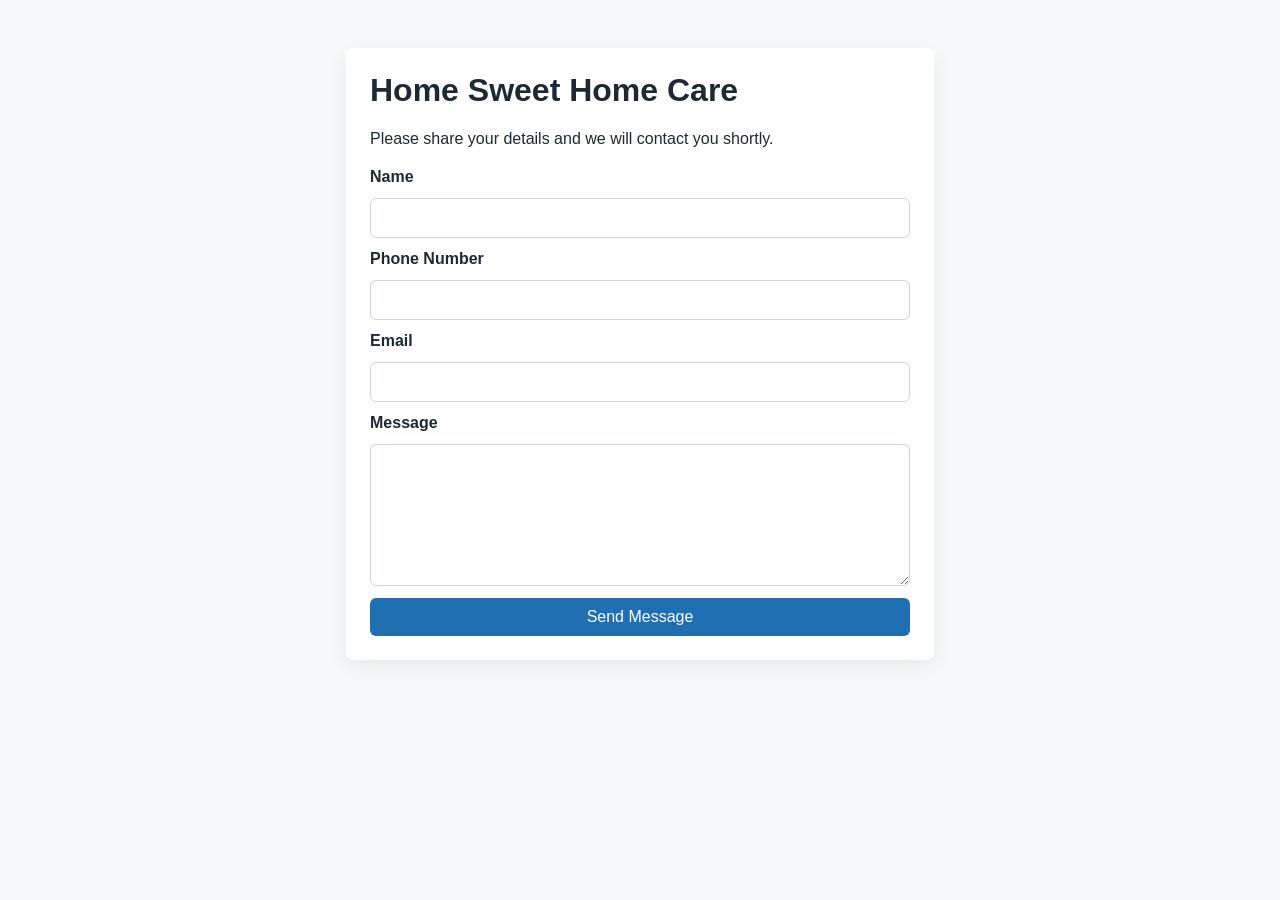
==== index.html @ ba72f79c "Add minimal home care contact page Co-authored-by: mattgregory89 <270215314+mattgregory89@users.nore" ====
<!DOCTYPE html>
<html lang="en">
  <head>
    <meta charset="UTF-8" />
    <meta name="viewport" content="width=device-width, initial-scale=1.0" />
    <title>Home Sweet Home Care</title>
    <style>
      body {
        font-family: Arial, sans-serif;
        margin: 0;
        background: #f7f9fb;
        color: #1d2a35;
      }

      main {
        max-width: 540px;
        margin: 48px auto;
        padding: 24px;
        background: #ffffff;
        border-radius: 8px;
        box-shadow: 0 6px 20px rgba(0, 0, 0, 0.08);
      }

      h1 {
        margin-top: 0;
      }

      p {
        margin-bottom: 20px;
      }

      form {
        display: grid;
        gap: 12px;
      }

      label {
        font-weight: 600;
      }

      input,
      textarea,
      button {
        font: inherit;
        padding: 10px;
        border: 1px solid #ccd3db;
        border-radius: 6px;
      }

      textarea {
        min-height: 120px;
        resize: vertical;
      }

      button {
        background: #1f6fb2;
        color: #ffffff;
        border: none;
        cursor: pointer;
      }

      button:hover {
        background: #17588d;
      }
    </style>
  </head>
  <body>
    <main>
      <h1>Home Sweet Home Care</h1>
      <p>Please share your details and we will contact you shortly.</p>

      <form>
        <label for="name">Name</label>
        <input id="name" name="name" type="text" required />

        <label for="phone">Phone Number</label>
        <input id="phone" name="phone" type="tel" required />

        <label for="email">Email</label>
        <input id="email" name="email" type="email" required />

        <label for="message">Message</label>
        <textarea id="message" name="message" maxlength="1000" required></textarea>

        <button type="submit">Send Message</button>
      </form>
    </main>
  </body>
</html>
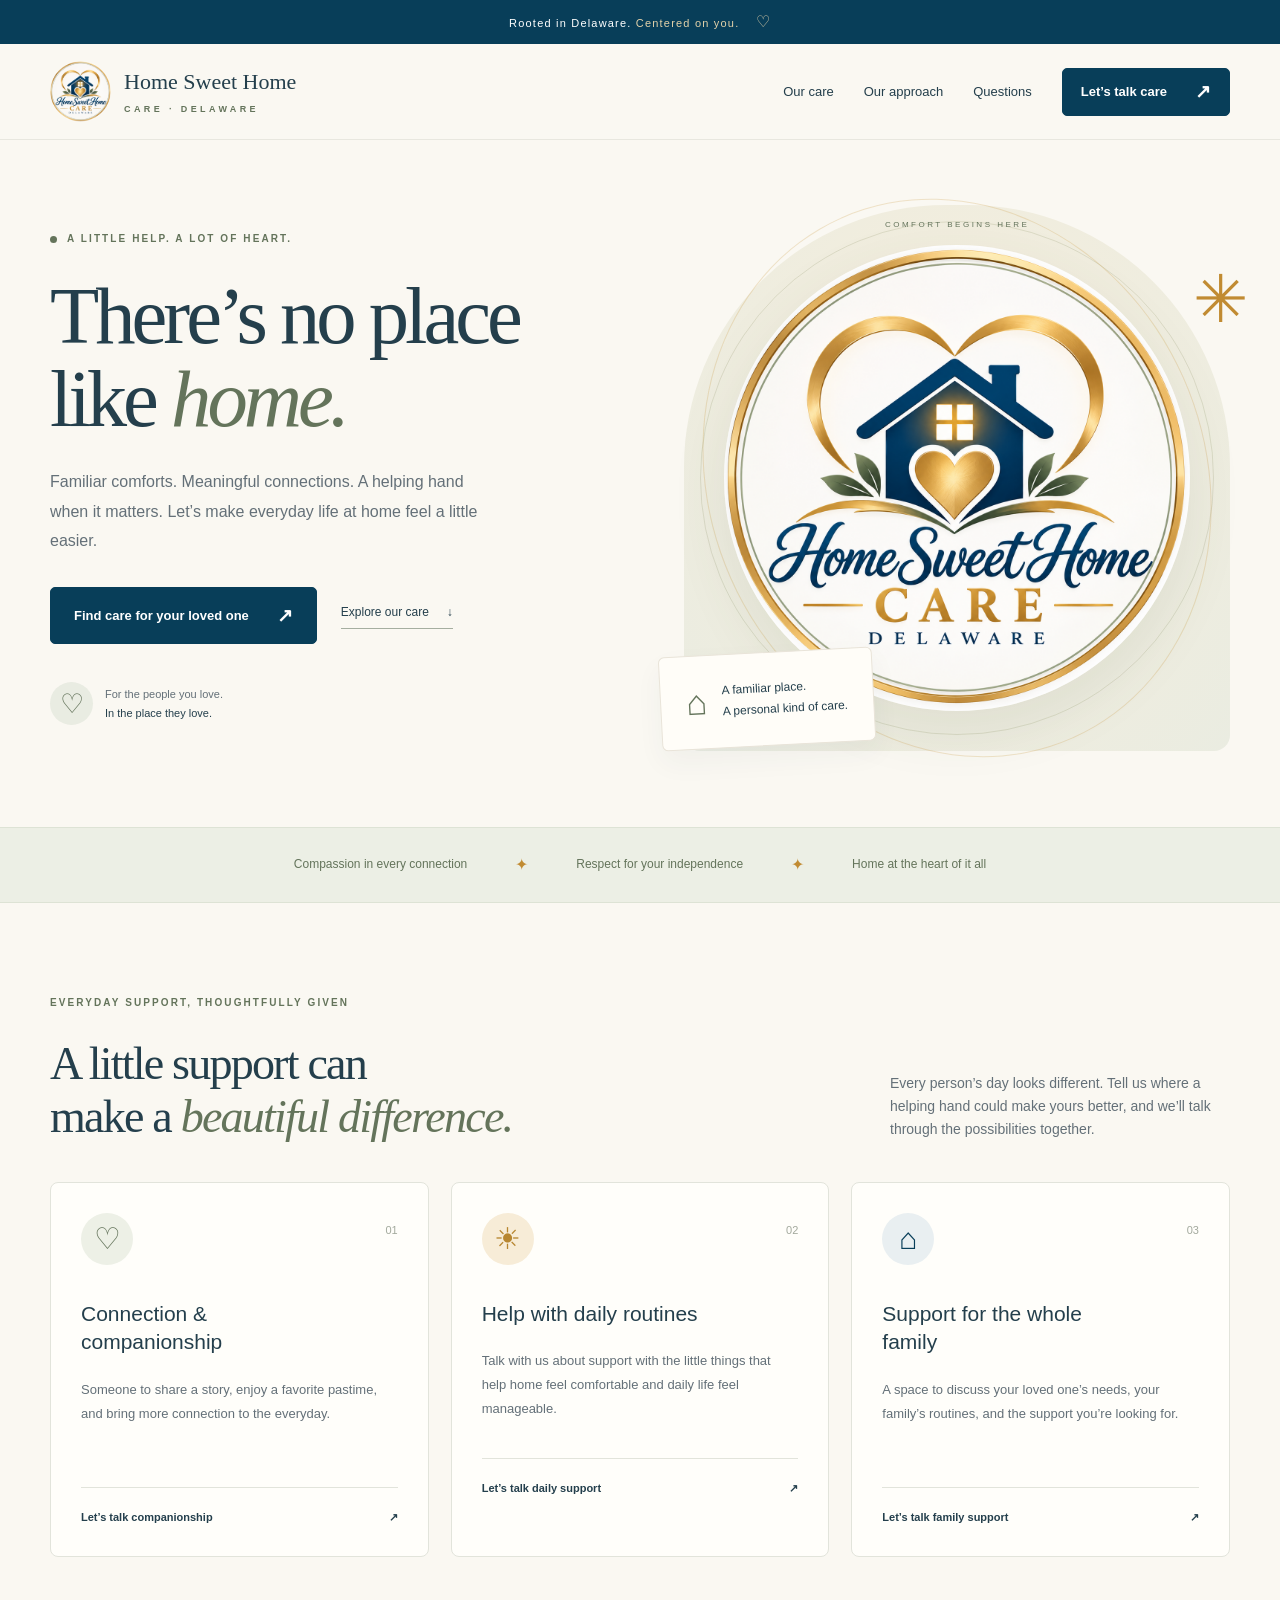
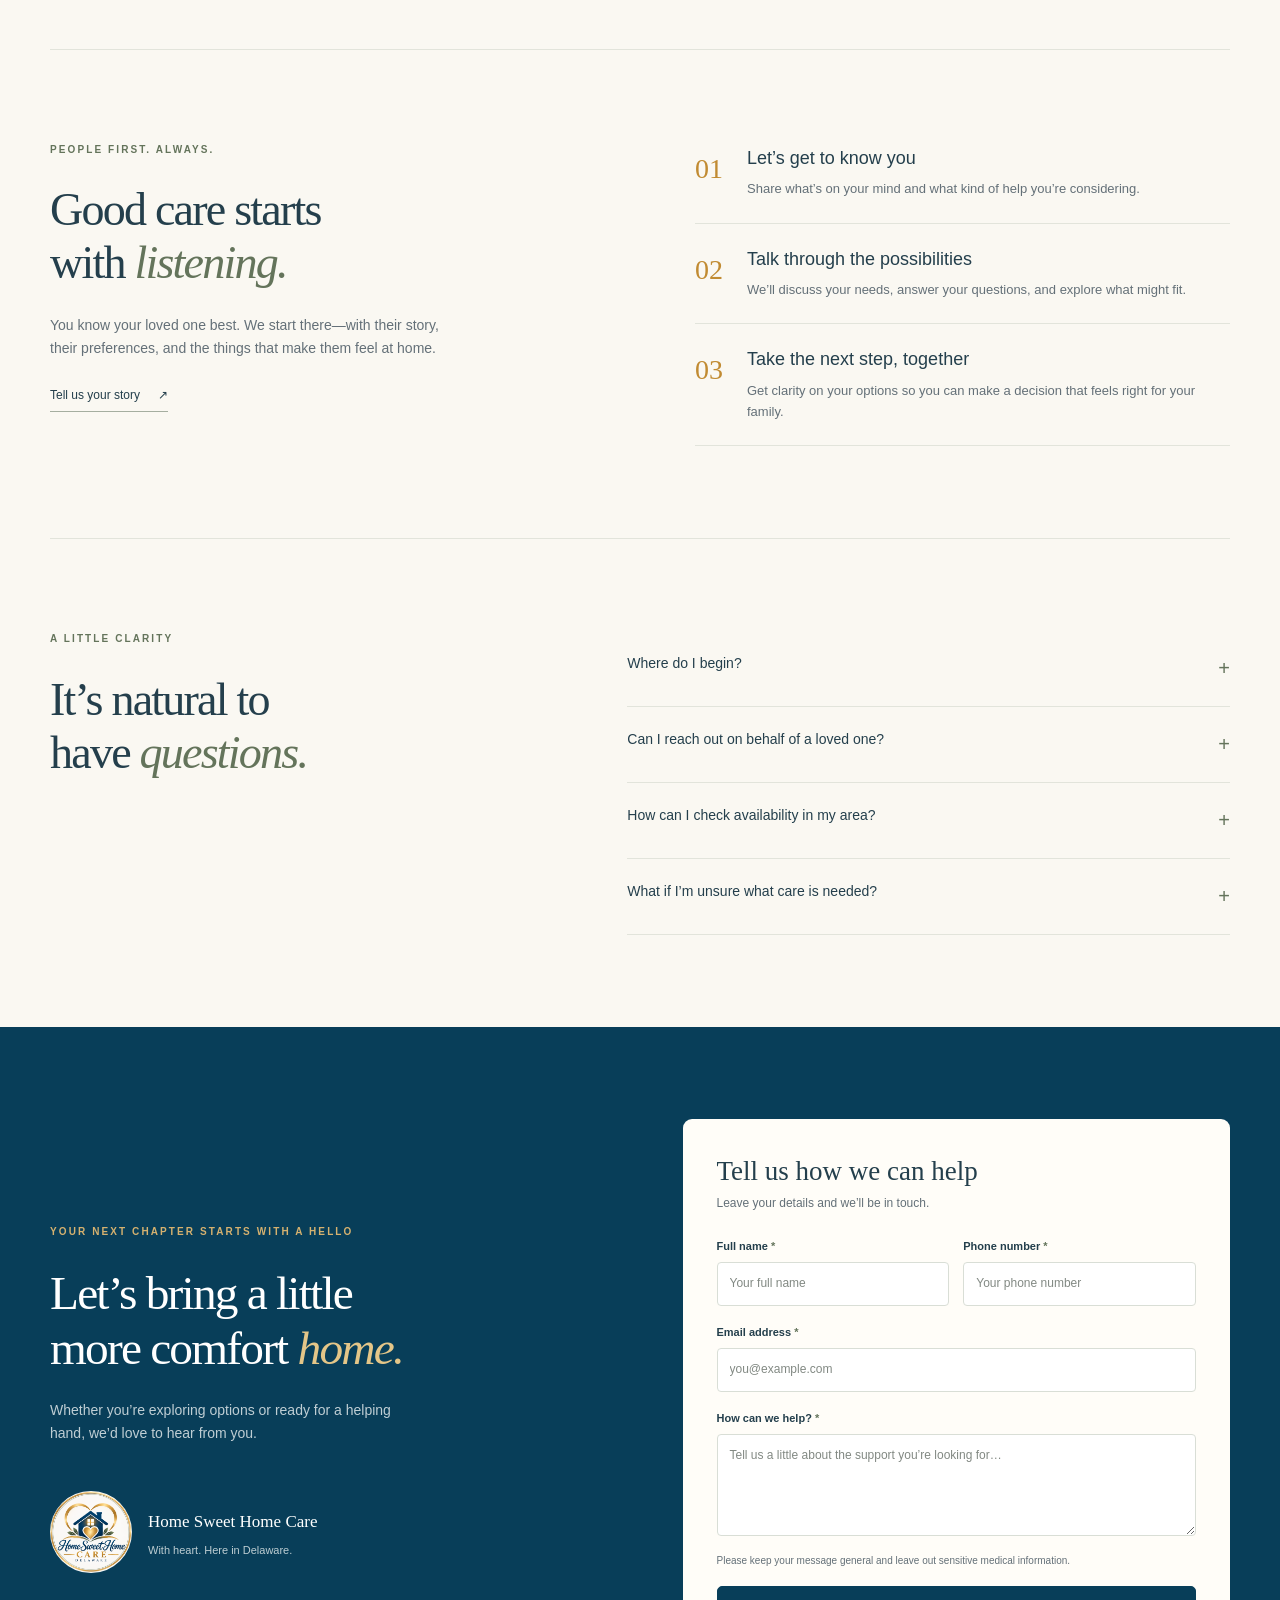
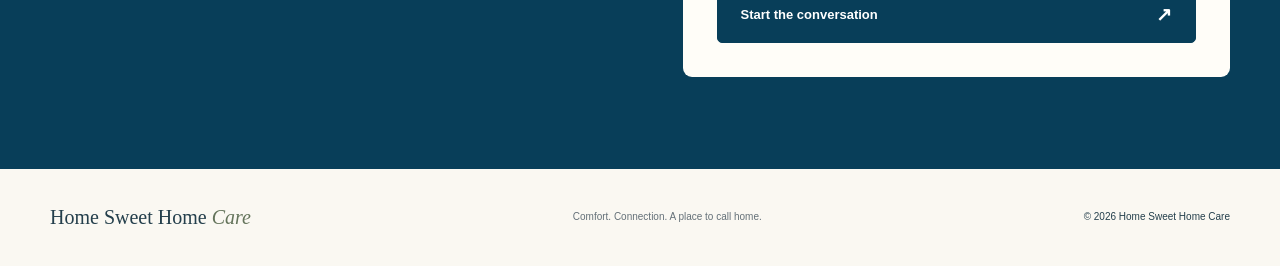
==== commit 665eee08: "improve landing page" ====
--- a/index.html
+++ b/index.html
@@ -1,89 +1,59 @@
 <!DOCTYPE html>
 <html lang="en">
-  <head>
-    <meta charset="UTF-8" />
-    <meta name="viewport" content="width=device-width, initial-scale=1.0" />
-    <title>Home Sweet Home Care</title>
-    <style>
-      body {
-        font-family: Arial, sans-serif;
-        margin: 0;
-        background: #f7f9fb;
-        color: #1d2a35;
-      }
-
-      main {
-        max-width: 540px;
-        margin: 48px auto;
-        padding: 24px;
-        background: #ffffff;
-        border-radius: 8px;
-        box-shadow: 0 6px 20px rgba(0, 0, 0, 0.08);
-      }
-
-      h1 {
-        margin-top: 0;
-      }
-
-      p {
-        margin-bottom: 20px;
-      }
-
-      form {
-        display: grid;
-        gap: 12px;
-      }
-
-      label {
-        font-weight: 600;
-      }
-
-      input,
-      textarea,
-      button {
-        font: inherit;
-        padding: 10px;
-        border: 1px solid #ccd3db;
-        border-radius: 6px;
-      }
-
-      textarea {
-        min-height: 120px;
-        resize: vertical;
-      }
-
-      button {
-        background: #1f6fb2;
-        color: #ffffff;
-        border: none;
-        cursor: pointer;
-      }
-
-      button:hover {
-        background: #17588d;
-      }
-    </style>
-  </head>
-  <body>
-    <main>
-      <h1>Home Sweet Home Care</h1>
-      <p>Please share your details and we will contact you shortly.</p>
-
-      <form>
-        <label for="name">Name</label>
-        <input id="name" name="name" type="text" required />
-
-        <label for="phone">Phone Number</label>
-        <input id="phone" name="phone" type="tel" required />
-
-        <label for="email">Email</label>
-        <input id="email" name="email" type="email" required />
-
-        <label for="message">Message</label>
-        <textarea id="message" name="message" maxlength="1000" required></textarea>
-
-        <button type="submit">Send Message</button>
-      </form>
-    </main>
-  </body>
+<head>
+  <meta charset="UTF-8" />
+  <meta name="viewport" content="width=device-width, initial-scale=1.0" />
+  <meta name="theme-color" content="#083e59" />
+  <meta name="description" content="Home Sweet Home Care Delaware. Start a conversation about thoughtful, personal support for your loved one at home." />
+  <title>Home Sweet Home Care | Delaware</title>
+  <link rel="icon" href="assets/home-sweet-home-logo.png" />
+  <link rel="stylesheet" href="styles.css" />
+  <script src="script.js" defer></script>
+</head>
+<body>
+  <a class="skip-link" href="#main">Skip to content</a>
+  <div class="announcement">Rooted in Delaware. <span>Centered on you.</span> <span class="tiny-heart" aria-hidden="true">♡</span></div>
+  <header class="site-header">
+    <a class="brand" href="#" aria-label="Home Sweet Home Care home"><img src="assets/home-sweet-home-logo.png" alt="" width="64" height="64" /><span>Home Sweet Home <b>CARE · DELAWARE</b></span></a>
+    <button class="menu-toggle" aria-expanded="false" aria-controls="navigation">Menu <span aria-hidden="true">☰</span></button>
+    <nav id="navigation" aria-label="Main navigation"><a href="#care">Our care</a><a href="#approach">Our approach</a><a href="#questions">Questions</a><a class="button button-small" href="#contact">Let’s talk care <span aria-hidden="true">↗</span></a></nav>
+  </header>
+  <main id="main">
+    <section class="hero section-wrap">
+      <div class="hero-copy">
+        <p class="eyebrow"><span></span> A LITTLE HELP. A LOT OF HEART.</p>
+        <h1>There’s no place<br />like <em>home.</em></h1>
+        <p class="hero-description">Familiar comforts. Meaningful connections. A helping hand when it matters. Let’s make everyday life at home feel a little easier.</p>
+        <div class="hero-actions"><a class="button" href="#contact">Find care for your loved one <span aria-hidden="true">↗</span></a><a class="text-link" href="#care">Explore our care <span aria-hidden="true">↓</span></a></div>
+        <div class="hero-note"><span class="note-icon" aria-hidden="true">♡</span><p>For the people you love.<br /><strong>In the place they love.</strong></p></div>
+      </div>
+      <div class="hero-art">
+        <div class="orbit orbit-one"></div><div class="orbit orbit-two"></div>
+        <span class="art-label">COMFORT BEGINS HERE</span>
+        <img class="hero-logo" src="assets/home-sweet-home-logo.png" alt="Home Sweet Home Care Delaware — a navy home surrounded by a golden heart and sage leaves" width="1254" height="1254" fetchpriority="high" />
+        <div class="art-caption"><span aria-hidden="true">⌂</span><div>A familiar place.<br /><b>A personal kind of care.</b></div></div>
+        <span class="art-flower" aria-hidden="true">✳</span>
+      </div>
+    </section>
+    <div class="values-strip"><span>Compassion in every connection</span><i aria-hidden="true">✦</i><span>Respect for your independence</span><i aria-hidden="true">✦</i><span>Home at the heart of it all</span></div>
+    <section id="care" class="care-section section-wrap section-space">
+      <div class="section-heading reveal"><div><p class="eyebrow">EVERYDAY SUPPORT, THOUGHTFULLY GIVEN</p><h2>A little support can<br />make a <em>beautiful difference.</em></h2></div><p>Every person’s day looks different. Tell us where a helping hand could make yours better, and we’ll talk through the possibilities together.</p></div>
+      <div class="care-grid">
+        <article class="care-card reveal"><span class="card-icon" aria-hidden="true">♡</span><span class="card-number">01</span><h3>Connection & companionship</h3><p>Someone to share a story, enjoy a favorite pastime, and bring more connection to the everyday.</p><a href="#contact" data-care="companionship">Let’s talk companionship <span aria-hidden="true">↗</span></a></article>
+        <article class="care-card reveal"><span class="card-icon" aria-hidden="true">☀</span><span class="card-number">02</span><h3>Help with daily routines</h3><p>Talk with us about support with the little things that help home feel comfortable and daily life feel manageable.</p><a href="#contact" data-care="daily routines">Let’s talk daily support <span aria-hidden="true">↗</span></a></article>
+        <article class="care-card reveal"><span class="card-icon" aria-hidden="true">⌂</span><span class="card-number">03</span><h3>Support for the whole family</h3><p>A space to discuss your loved one’s needs, your family’s routines, and the support you’re looking for.</p><a href="#contact" data-care="family support">Let’s talk family support <span aria-hidden="true">↗</span></a></article>
+      </div>
+    </section>
+    <section id="approach" class="approach section-wrap section-space">
+      <div class="approach-intro reveal"><p class="eyebrow">PEOPLE FIRST. ALWAYS.</p><h2>Good care starts<br />with <em>listening.</em></h2><p>You know your loved one best. We start there—with their story, their preferences, and the things that make them feel at home.</p><a class="text-link" href="#contact">Tell us your story <span aria-hidden="true">↗</span></a></div>
+      <div class="steps"><div class="step reveal"><span>01</span><div><h3>Let’s get to know you</h3><p>Share what’s on your mind and what kind of help you’re considering.</p></div></div><div class="step reveal"><span>02</span><div><h3>Talk through the possibilities</h3><p>We’ll discuss your needs, answer your questions, and explore what might fit.</p></div></div><div class="step reveal"><span>03</span><div><h3>Take the next step, together</h3><p>Get clarity on your options so you can make a decision that feels right for your family.</p></div></div></div>
+    </section>
+    <section id="questions" class="faq-section section-wrap section-space"><div class="reveal"><p class="eyebrow">A LITTLE CLARITY</p><h2>It’s natural to<br />have <em>questions.</em></h2></div><div class="faq-list reveal"><details><summary>Where do I begin?<span aria-hidden="true">+</span></summary><p>Start with the form below. Tell us a little about the support you’re looking for and how to reach you. You don’t need to have everything figured out.</p></details><details><summary>Can I reach out on behalf of a loved one?<span aria-hidden="true">+</span></summary><p>Absolutely. Family members and loved ones are welcome to get in touch. Share your own contact information so we can follow up with you.</p></details><details><summary>How can I check availability in my area?<span aria-hidden="true">+</span></summary><p>Include your Delaware town or area in your message. We’ll discuss location, scheduling, and whether we can support the care you’re looking for.</p></details><details><summary>What if I’m unsure what care is needed?<span aria-hidden="true">+</span></summary><p>That’s a good reason to start a conversation. Tell us about the everyday challenges you’ve noticed and the questions you have.</p></details></div></section>
+    <section id="contact" class="contact-section section-wrap section-space">
+      <div class="contact-copy reveal"><p class="eyebrow">YOUR NEXT CHAPTER STARTS WITH A HELLO</p><h2>Let’s bring a little<br />more comfort <em>home.</em></h2><p>Whether you’re exploring options or ready for a helping hand, we’d love to hear from you.</p><div class="contact-signature"><img src="assets/home-sweet-home-logo.png" alt="" width="82" height="82" /><span>Home Sweet Home Care<b>With heart. Here in Delaware.</b></span></div></div>
+      <form id="contact-form" class="contact-form"><h3>Tell us how we can help</h3><p>Leave your details and we’ll be in touch.</p><div class="form-row"><div class="field"><label for="name">Full name <span>*</span></label><input id="name" name="fullName" autocomplete="name" maxlength="150" placeholder="Your full name" required /></div><div class="field"><label for="phone">Phone number <span>*</span></label><input id="phone" name="phone" type="tel" autocomplete="tel" maxlength="50" placeholder="Your phone number" required /></div></div><div class="field"><label for="email">Email address <span>*</span></label><input id="email" name="email" type="email" autocomplete="email" maxlength="200" placeholder="you@example.com" required /></div><div class="field"><label for="message">How can we help? <span>*</span></label><textarea id="message" name="message" maxlength="2000" placeholder="Tell us a little about the support you’re looking for…" required></textarea></div><p class="form-note">Please keep your message general and leave out sensitive medical information.</p><button class="button" type="submit">Start the conversation <span aria-hidden="true">↗</span></button><p id="form-status" role="status" aria-live="polite"></p></form>
+    </section>
+  </main>
+  <footer class="section-wrap"><a class="footer-brand" href="#">Home Sweet Home <span>Care</span></a><p>Comfort. Connection. A place to call home.</p><span>© <span id="year">2026</span> Home Sweet Home Care</span></footer>
+</body>
 </html>
--- a/styles.css
+++ b/styles.css
@@ -0,0 +1,882 @@
+:root {
+  --navy:#083e59;
+  --navy-dark:#072e43;
+  --gold:#c18b32;
+  --sage:#64745b;
+  --cream:#faf8f2;
+  --ink:#243f4c;
+  --muted:#647078;
+  --line:#e2e4db;
+}
+* {
+  box-sizing:border-box;
+}
+html {
+  scroll-behavior:smooth;
+  scroll-padding-top:110px;
+}
+body {
+  margin:0;
+  background:var(--cream);
+  color:var(--ink);
+  font-family:Arial,Helvetica,sans-serif;
+  font-size:16px;
+  line-height:1.65;
+}
+a {
+  color:inherit;
+  text-decoration:none;
+}
+button,input,textarea {
+  font:inherit;
+}
+button,a,input,textarea,summary {
+  -webkit-tap-highlight-color:transparent;
+}
+a:focus-visible,button:focus-visible,summary:focus-visible {
+  outline:3px solid var(--gold);
+  outline-offset:6px;
+}
+::selection {
+  background:#e9d5a6;
+}
+h1,h2,h3,p {
+  margin-top:0;
+}
+h1,h2,.brand>span,.footer-brand {
+  font-family:Georgia,'Times New Roman',serif;
+  font-weight:400;
+}
+h1 {
+  font-size:clamp(58px,6.3vw,94px);
+  line-height:1.04;
+  letter-spacing:-4px;
+  margin-bottom:26px;
+}
+h2 {
+  font-size:clamp(34px,3.6vw,52px);
+  line-height:1.15;
+  letter-spacing:-1.8px;
+  margin-bottom:24px;
+}
+h3 {
+  font-size:21px;
+  line-height:1.35;
+  font-weight:500;
+}
+em {
+  color:var(--sage);
+  font-weight:400;
+}
+p {
+  color:var(--muted);
+}
+.section-wrap {
+  width:min(1180px,calc(100% - 96px));
+  margin-inline:auto;
+}
+.section-space {
+  padding-block:92px;
+}
+.announcement {
+  background:var(--navy);
+  color:#fff;
+  text-align:center;
+  font-size:11px;
+  letter-spacing:1.2px;
+  padding:9px 20px;
+}
+.announcement span {
+  color:#e3d2aa;
+}
+.announcement .tiny-heart {
+  margin-left:12px;
+  font-size:16px;
+}
+.site-header {
+  position:sticky;
+  top:0;
+  z-index:10;
+  display:flex;
+  align-items:center;
+  justify-content:space-between;
+  padding:17px max(48px,calc((100vw - 1180px)/2));
+  background:rgba(250,248,242,.96);
+  border-bottom:1px solid #e8e7df;
+  backdrop-filter:blur(14px);
+}
+.brand {
+  display:flex;
+  align-items:center;
+  gap:13px;
+}
+.brand img {
+  border-radius:50%;
+  width:61px;
+  height:61px;
+}
+.brand>span {
+  font-size:22px;
+  line-height:1.2;
+  white-space:nowrap;
+}
+.brand b {
+  display:block;
+  font-family:Arial,sans-serif;
+  font-size:9px;
+  letter-spacing:3.4px;
+  margin-top:8px;
+  color:var(--sage);
+}
+nav {
+  display:flex;
+  align-items:center;
+  gap:30px;
+  font-size:13px;
+}
+nav>a:not(.button):hover {
+  color:var(--gold);
+}
+.button {
+  display:inline-flex;
+  align-items:center;
+  justify-content:space-between;
+  gap:28px;
+  padding:17px 23px;
+  background:var(--navy);
+  color:white;
+  border:1px solid var(--navy);
+  border-radius:5px;
+  font-size:13px;
+  font-weight:600;
+  cursor:pointer;
+  transition:background .2s,transform .2s,box-shadow .2s;
+}
+.button:hover {
+  background:var(--navy-dark);
+  transform:translateY(-2px);
+  box-shadow:0 6px 18px #083e5918;
+}
+.button span {
+  font-size:19px;
+  line-height:1;
+}
+.button-small {
+  padding:12px 18px;
+}
+.menu-toggle {
+  display:none;
+}
+.hero {
+  display:grid;
+  grid-template-columns:1.08fr 1fr;
+  gap:45px;
+  align-items:center;
+  min-height:650px;
+  padding-block:65px 76px;
+}
+.eyebrow {
+  color:var(--sage);
+  font-size:10px;
+  font-weight:700;
+  letter-spacing:2.1px;
+  margin-bottom:26px;
+  display:flex;
+  align-items:center;
+  gap:10px;
+}
+.eyebrow>span {
+  width:7px;
+  height:7px;
+  border-radius:50%;
+  background:var(--sage);
+}
+.hero-description {
+  max-width:450px;
+  font-size:16px;
+  line-height:1.85;
+}
+.hero-actions {
+  display:flex;
+  align-items:center;
+  flex-wrap:wrap;
+  gap:24px;
+  margin-top:31px;
+}
+.text-link {
+  font-size:12px;
+  border-bottom:1px solid #a5aea0;
+  padding-bottom:5px;
+  display:inline-flex;
+  gap:18px;
+  align-items:center;
+}
+.text-link:hover {
+  color:var(--sage);
+}
+.hero-note {
+  display:flex;
+  align-items:center;
+  gap:12px;
+  margin-top:38px;
+}
+.note-icon {
+  color:var(--sage);
+  font-size:27px;
+  background:#e9ece2;
+  width:43px;
+  height:43px;
+  border-radius:50%;
+  display:grid;
+  place-items:center;
+}
+.hero-note p {
+  font-size:11px;
+  line-height:1.7;
+  margin:0;
+}
+.hero-note strong {
+  font-weight:400;
+  color:var(--ink);
+}
+.hero-art {
+  position:relative;
+  isolation:isolate;
+  display:flex;
+  align-items:center;
+  justify-content:center;
+  min-height:480px;
+  border-radius:48% 48% 16px 16px;
+  background:radial-gradient(ellipse at 50% 40%,#f6eedc,#eaece1);
+  padding:40px;
+}
+.hero-logo {
+  width:100%;
+  height:auto;
+  border-radius:50%;
+  box-shadow:0 20px 55px #43553e18;
+  animation:arrive 1.2s ease-out;
+}
+.orbit {
+  position:absolute;
+  inset:16px;
+  border:1px solid #9b9e7740;
+  border-radius:50%;
+  z-index:-1;
+}
+.orbit-two {
+  inset:-12px 25px;
+  transform:rotate(-24deg);
+  border-color:#c99d4640;
+}
+.art-label {
+  position:absolute;
+  top:13px;
+  left:50%;
+  transform:translateX(-50%);
+  font-size:8px;
+  letter-spacing:2.5px;
+  white-space:nowrap;
+  color:var(--sage);
+}
+.art-caption {
+  position:absolute;
+  bottom:6px;
+  left:-24px;
+  background:#fffdf8;
+  border:1px solid #e9e4d9;
+  box-shadow:0 12px 28px #243f4c0c;
+  padding:16px 25px;
+  display:flex;
+  align-items:center;
+  gap:15px;
+  transform:rotate(-3deg);
+  font-size:12px;
+  line-height:1.7;
+  border-radius:6px;
+}
+.art-caption>span {
+  font-size:35px;
+  color:var(--sage);
+}
+.art-caption b {
+  font-weight:500;
+}
+.art-flower {
+  position:absolute;
+  right:-18px;
+  top:40px;
+  font-size:66px;
+  color:var(--gold);
+}
+.values-strip {
+  display:flex;
+  justify-content:center;
+  align-items:center;
+  gap:48px;
+  padding:24px 32px;
+  background:#ecefe5;
+  border-block:1px solid #dde3d5;
+  color:var(--sage);
+  font-size:12px;
+}
+.values-strip i {
+  font-size:16px;
+  color:var(--gold);
+  font-style:normal;
+}
+.section-heading {
+  display:flex;
+  align-items:end;
+  justify-content:space-between;
+  gap:55px;
+  margin-bottom:38px;
+}
+.section-heading h2 {
+  margin-bottom:0;
+}
+.section-heading>p {
+  max-width:340px;
+  font-size:14px;
+  margin-bottom:3px;
+}
+.care-grid {
+  display:grid;
+  grid-template-columns:repeat(3,1fr);
+  gap:22px;
+}
+.care-card {
+  background:#fffefa;
+  border:1px solid var(--line);
+  border-radius:8px;
+  padding:30px;
+  position:relative;
+  transition:transform .25s,box-shadow .25s;
+}
+.care-card:hover {
+  transform:translateY(-6px);
+  box-shadow:0 16px 32px #243f4c08;
+}
+.card-icon {
+  display:grid;
+  place-items:center;
+  width:52px;
+  height:52px;
+  background:#edf0e6;
+  color:var(--sage);
+  font-size:30px;
+  border-radius:50%;
+  margin-bottom:35px;
+}
+.care-card:nth-child(2) .card-icon {
+  background:#f7ecd7;
+  color:#b78630;
+}
+.care-card:nth-child(3) .card-icon {
+  background:#e9eff1;
+  color:var(--navy);
+}
+.card-number {
+  position:absolute;
+  right:30px;
+  top:38px;
+  color:#a3a99d;
+  font-size:11px;
+}
+.care-card h3 {
+  max-width:235px;
+}
+.care-card p {
+  font-size:13px;
+  line-height:1.85;
+  min-height:96px;
+}
+.care-card a {
+  display:flex;
+  justify-content:space-between;
+  font-size:11px;
+  font-weight:600;
+  border-top:1px solid var(--line);
+  padding-top:20px;
+}
+.care-card a:hover {
+  color:var(--sage);
+}
+.approach {
+  border-top:1px solid var(--line);
+  display:grid;
+  grid-template-columns:1fr 1fr;
+  gap:110px;
+}
+.approach-intro>p:not(.eyebrow) {
+  font-size:14px;
+  max-width:390px;
+}
+.approach-intro .text-link {
+  margin-top:12px;
+}
+.steps {
+  padding-top:4px;
+}
+.step {
+  display:flex;
+  gap:24px;
+  border-bottom:1px solid var(--line);
+  padding-block:23px;
+}
+.step:first-child {
+  padding-top:0;
+}
+.step>span {
+  font-family:Georgia,serif;
+  color:var(--gold);
+  font-size:28px;
+}
+.step h3 {
+  font-size:18px;
+  margin-bottom:8px;
+}
+.step p {
+  font-size:13px;
+  margin-bottom:0;
+}
+.faq-section {
+  display:grid;
+  grid-template-columns:1fr 1.2fr;
+  gap:75px;
+  border-top:1px solid var(--line);
+}
+details {
+  border-bottom:1px solid var(--line);
+}
+summary {
+  cursor:pointer;
+  list-style:none;
+  display:flex;
+  justify-content:space-between;
+  gap:20px;
+  font-size:14px;
+  padding:21px 0;
+}
+summary::-webkit-details-marker {
+  display:none;
+}
+summary span {
+  font-size:20px;
+  color:var(--sage);
+}
+details[open] summary span {
+  transform:rotate(45deg);
+}
+details p {
+  font-size:13px;
+  max-width:480px;
+  padding-right:24px;
+}
+.contact-section {
+  width:100%;
+  padding-inline:max(48px,calc((100vw - 1180px)/2));
+  background:var(--navy);
+  display:grid;
+  grid-template-columns:1fr 1fr;
+  gap:85px;
+  align-items:center;
+}
+.contact-copy .eyebrow {
+  color:#d5b16f;
+}
+.contact-copy h2 {
+  color:#fff;
+  font-size:clamp(36px,3.7vw,53px);
+}
+.contact-copy em {
+  color:#e4c688;
+}
+.contact-copy>p:not(.eyebrow) {
+  color:#bfced4;
+  font-size:14px;
+  max-width:360px;
+}
+.contact-signature {
+  display:flex;
+  align-items:center;
+  gap:16px;
+  margin-top:45px;
+  color:#fff;
+  font-family:Georgia,serif;
+  font-size:17px;
+}
+.contact-signature img {
+  border-radius:50%;
+}
+.contact-signature b {
+  display:block;
+  color:#bdcdd2;
+  font:11px Arial,sans-serif;
+  margin-top:8px;
+}
+.contact-form {
+  background:#fffdf8;
+  padding:34px;
+  border-radius:9px;
+}
+.contact-form h3 {
+  font-family:Georgia,serif;
+  font-size:27px;
+  margin-bottom:4px;
+}
+.contact-form>p {
+  font-size:12px;
+  margin-bottom:23px;
+}
+.form-row {
+  display:grid;
+  grid-template-columns:1fr 1fr;
+  gap:14px;
+}
+.field {
+  display:flex;
+  flex-direction:column;
+  gap:7px;
+  margin-bottom:17px;
+}
+label {
+  font-size:11px;
+  font-weight:600;
+}
+label span {
+  color:var(--sage);
+}
+input,textarea {
+  width:100%;
+  background:#fff;
+  border:1px solid #d9ded6;
+  border-radius:4px;
+  padding:11px 12px;
+  font-size:12px;
+  color:var(--ink);
+  outline-offset:2px;
+}
+input:focus,textarea:focus {
+  outline:2px solid var(--sage);
+}
+textarea {
+  min-height:102px;
+  resize:vertical;
+}
+input::placeholder,textarea::placeholder {
+  color:#828983;
+}
+.contact-form .form-note {
+  font-size:10px;
+  line-height:1.6;
+  margin-bottom:17px;
+}
+.contact-form .button {
+  width:100%;
+}
+.button:disabled {
+  opacity:.7;
+  cursor:wait;
+  transform:none;
+}
+.contact-form #form-status {
+  margin:12px 0 0;
+  font-size:12px;
+  color:var(--sage);
+}
+#form-status:empty {
+  display:none;
+}
+#form-status.error {
+  color:#a13326;
+}
+footer {
+  padding-block:32px;
+  display:flex;
+  align-items:center;
+  justify-content:space-between;
+  gap:25px;
+}
+.footer-brand {
+  font-size:20px;
+}
+.footer-brand span {
+  font-style:italic;
+  color:var(--sage);
+}
+footer p,footer>span {
+  font-size:10px;
+  margin:0;
+}
+.skip-link {
+  position:fixed;
+  top:-100px;
+  left:20px;
+  z-index:100;
+  background:#fff;
+  padding:12px;
+}
+.skip-link:focus {
+  top:10px;
+}
+.motion-ready .reveal {
+  opacity:0;
+  transform:translateY(20px);
+  transition:opacity .7s,transform .7s;
+}
+.motion-ready .reveal.visible {
+  opacity:1;
+  transform:none;
+}
+@keyframes arrive {
+  from {
+    opacity:0;
+    transform:scale(.96);
+  }
+  to {
+    opacity:1;
+    transform:scale(1);
+  }
+}
+@media(min-width:1400px) {
+  .hero {
+    min-height:710px;
+  }
+}
+@media(max-width:1000px) {
+  .section-wrap {
+    width:calc(100% - 64px);
+  }
+  .site-header {
+    padding-inline:32px;
+  }
+  nav {
+    gap:19px;
+  }
+  .brand>span {
+    font-size:18px;
+  }
+  .brand img {
+    width:50px;
+    height:50px;
+  }
+  .hero {
+    gap:30px;
+    min-height:580px;
+  }
+  .hero-art {
+    min-height:370px;
+    padding:28px;
+  }
+  h1 {
+    font-size:66px;
+  }
+  .hero-actions {
+    gap:18px;
+  }
+  .hero-actions .button {
+    font-size:11px;
+    padding:15px;
+  }
+  .values-strip {
+    gap:22px;
+    font-size:10px;
+  }
+  .care-card {
+    padding:24px;
+  }
+  .care-card p {
+    min-height:120px;
+  }
+  .approach {
+    gap:55px;
+  }
+  .contact-section {
+    width:100%;
+    padding-inline:32px;
+    gap:40px;
+  }
+  .contact-form {
+    padding:26px;
+  }
+  footer {
+    flex-wrap:wrap;
+  }
+}
+@media(max-width:720px) {
+  html {
+    scroll-padding-top:90px;
+  }
+  .section-wrap {
+    width:calc(100% - 40px);
+  }
+  .section-space {
+    padding-block:60px;
+  }
+  .site-header {
+    padding:12px 20px;
+  }
+  .brand>span {
+    font-size:17px;
+  }
+  .brand b {
+    font-size:8px;
+    letter-spacing:2px;
+  }
+  .brand img {
+    width:47px;
+    height:47px;
+  }
+  .menu-toggle {
+    display:flex;
+    gap:10px;
+    background:none;
+    border:1px solid #d9ded6;
+    border-radius:4px;
+    padding:8px 11px;
+    color:var(--navy);
+    font-size:12px;
+  }
+  nav {
+    display:none;
+    position:absolute;
+    top:100%;
+    left:0;
+    right:0;
+    flex-direction:column;
+    align-items:stretch;
+    padding:22px;
+    background:var(--cream);
+    border-bottom:1px solid var(--line);
+    gap:20px;
+  }
+  nav.is-open {
+    display:flex;
+  }
+  .hero {
+    grid-template-columns:1fr;
+    padding-block:43px 55px;
+    gap:42px;
+  }
+  .eyebrow {
+    font-size:9px;
+    letter-spacing:1.6px;
+    margin-bottom:20px;
+  }
+  h1 {
+    font-size:68px;
+    letter-spacing:-3px;
+  }
+  .hero-description {
+    font-size:15px;
+    max-width:440px;
+  }
+  .hero-actions .button {
+    font-size:12px;
+  }
+  .hero-note {
+    margin-top:26px;
+  }
+  .hero-art {
+    width:min(390px,90%);
+    min-height:350px;
+    justify-self:center;
+    padding:32px;
+  }
+  .art-caption {
+    left:-13px;
+    bottom:-10px;
+  }
+  .art-flower {
+    font-size:52px;
+    right:-13px;
+  }
+  .values-strip {
+    flex-direction:column;
+    gap:10px;
+    padding-block:22px;
+    font-size:11px;
+  }
+  .values-strip i {
+    display:none;
+  }
+  .section-heading {
+    display:block;
+    margin-bottom:28px;
+  }
+  .section-heading>p {
+    margin-top:22px;
+    max-width:100%;
+  }
+  .care-grid {
+    grid-template-columns:1fr;
+    gap:16px;
+  }
+  .care-card {
+    padding:27px;
+  }
+  .card-icon {
+    margin-bottom:22px;
+  }
+  .care-card h3 {
+    max-width:none;
+  }
+  .care-card p {
+    min-height:0;
+    font-size:14px;
+  }
+  .care-card a {
+    font-size:12px;
+  }
+  .approach,.faq-section {
+    grid-template-columns:1fr;
+    gap:30px;
+  }
+  .approach h2,.faq-section h2 {
+    font-size:42px;
+  }
+  .contact-section {
+    width:100%;
+    padding-inline:20px;
+    grid-template-columns:1fr;
+    gap:36px;
+  }
+  .contact-signature {
+    margin-top:25px;
+  }
+  .contact-copy h2 {
+    font-size:42px;
+  }
+  .contact-form {
+    padding:25px;
+  }
+  .form-row {
+    grid-template-columns:1fr;
+    gap:0;
+  }
+  input,textarea {
+    font-size:16px;
+  }
+  footer {
+    flex-direction:column;
+    align-items:flex-start;
+    gap:12px;
+  }
+  summary {
+    font-size:14px;
+  }
+}
+@media(prefers-reduced-motion:reduce) {
+  html {
+    scroll-behavior:auto;
+  }
+  *,*::before,*::after {
+    animation:none!important;
+    transition:none!important;
+  }
+  .motion-ready .reveal {
+    opacity:1;
+    transform:none;
+  }
+}
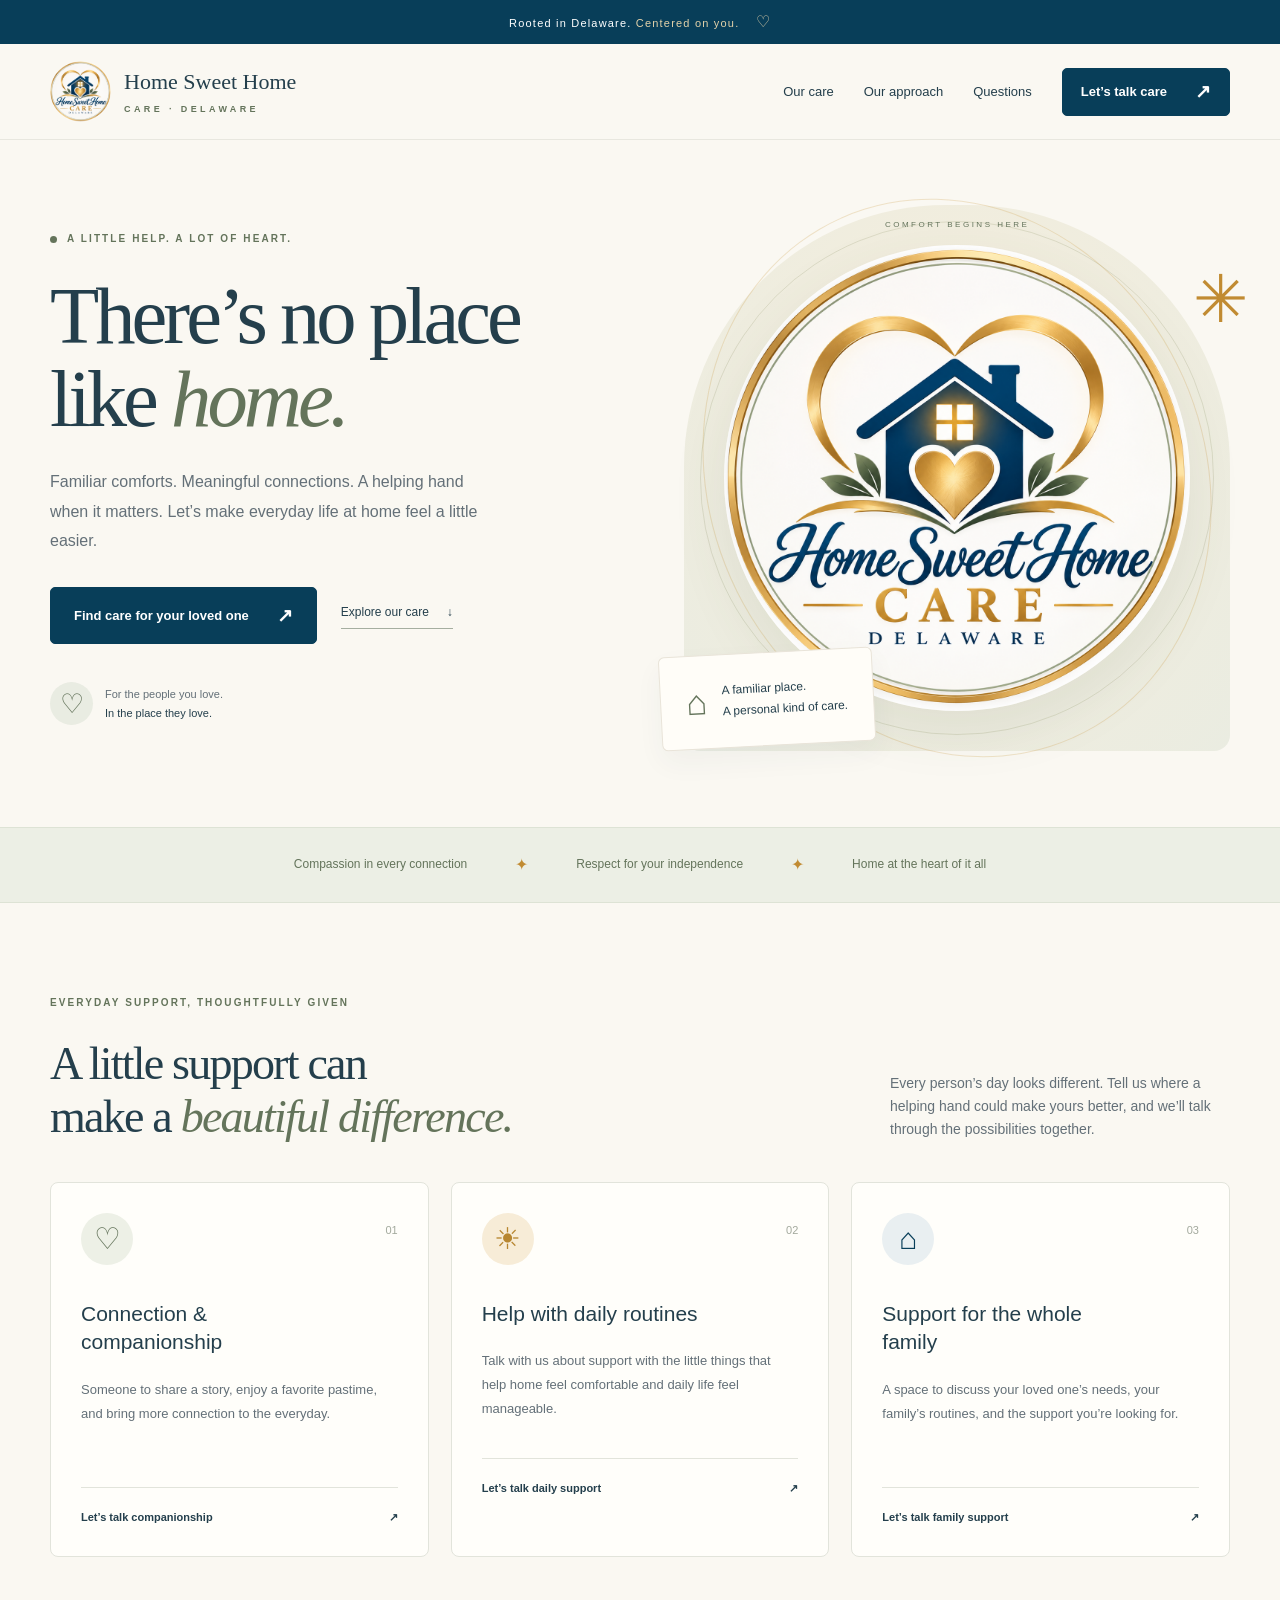
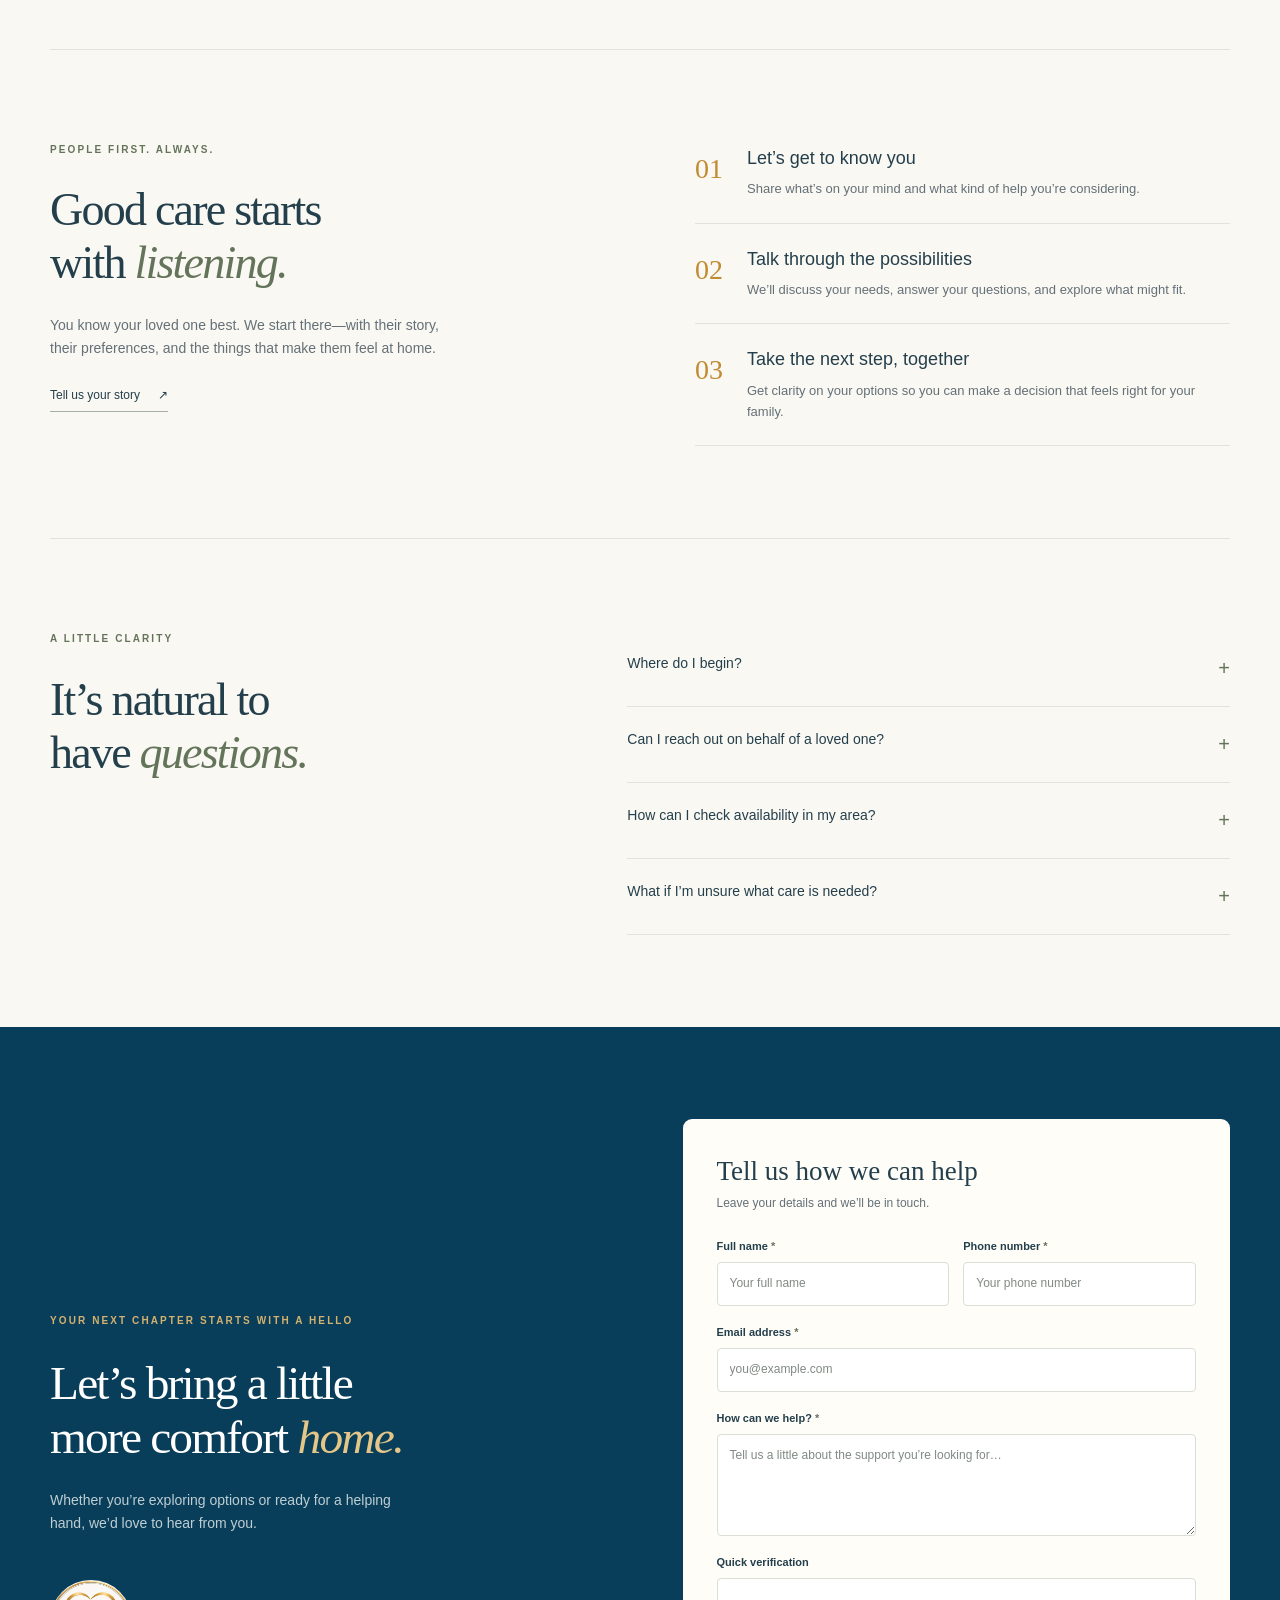
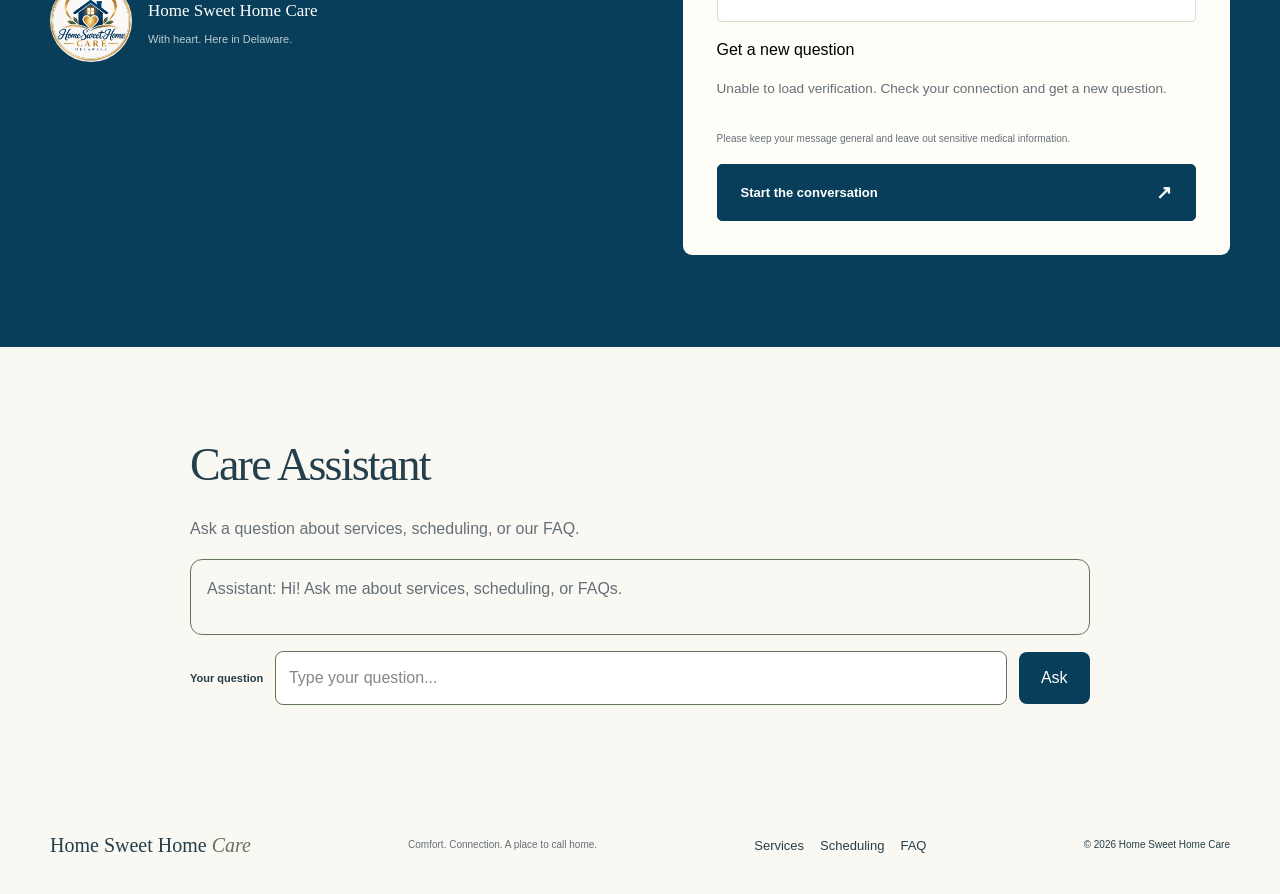
==== commit e7a31c37: "Merge GitHub contact features with improved landing page" ====
--- a/index.html
+++ b/index.html
@@ -51,9 +51,18 @@
     <section id="questions" class="faq-section section-wrap section-space"><div class="reveal"><p class="eyebrow">A LITTLE CLARITY</p><h2>It’s natural to<br />have <em>questions.</em></h2></div><div class="faq-list reveal"><details><summary>Where do I begin?<span aria-hidden="true">+</span></summary><p>Start with the form below. Tell us a little about the support you’re looking for and how to reach you. You don’t need to have everything figured out.</p></details><details><summary>Can I reach out on behalf of a loved one?<span aria-hidden="true">+</span></summary><p>Absolutely. Family members and loved ones are welcome to get in touch. Share your own contact information so we can follow up with you.</p></details><details><summary>How can I check availability in my area?<span aria-hidden="true">+</span></summary><p>Include your Delaware town or area in your message. We’ll discuss location, scheduling, and whether we can support the care you’re looking for.</p></details><details><summary>What if I’m unsure what care is needed?<span aria-hidden="true">+</span></summary><p>That’s a good reason to start a conversation. Tell us about the everyday challenges you’ve noticed and the questions you have.</p></details></div></section>
     <section id="contact" class="contact-section section-wrap section-space">
       <div class="contact-copy reveal"><p class="eyebrow">YOUR NEXT CHAPTER STARTS WITH A HELLO</p><h2>Let’s bring a little<br />more comfort <em>home.</em></h2><p>Whether you’re exploring options or ready for a helping hand, we’d love to hear from you.</p><div class="contact-signature"><img src="assets/home-sweet-home-logo.png" alt="" width="82" height="82" /><span>Home Sweet Home Care<b>With heart. Here in Delaware.</b></span></div></div>
-      <form id="contact-form" class="contact-form"><h3>Tell us how we can help</h3><p>Leave your details and we’ll be in touch.</p><div class="form-row"><div class="field"><label for="name">Full name <span>*</span></label><input id="name" name="fullName" autocomplete="name" maxlength="150" placeholder="Your full name" required /></div><div class="field"><label for="phone">Phone number <span>*</span></label><input id="phone" name="phone" type="tel" autocomplete="tel" maxlength="50" placeholder="Your phone number" required /></div></div><div class="field"><label for="email">Email address <span>*</span></label><input id="email" name="email" type="email" autocomplete="email" maxlength="200" placeholder="you@example.com" required /></div><div class="field"><label for="message">How can we help? <span>*</span></label><textarea id="message" name="message" maxlength="2000" placeholder="Tell us a little about the support you’re looking for…" required></textarea></div><p class="form-note">Please keep your message general and leave out sensitive medical information.</p><button class="button" type="submit">Start the conversation <span aria-hidden="true">↗</span></button><p id="form-status" role="status" aria-live="polite"></p></form>
+      <form id="contact-form" class="contact-form"><h3>Tell us how we can help</h3><p>Leave your details and we’ll be in touch.</p><div class="form-row"><div class="field"><label for="name">Full name <span>*</span></label><input id="name" name="fullName" autocomplete="name" maxlength="150" placeholder="Your full name" required /></div><div class="field"><label for="phone">Phone number <span>*</span></label><input id="phone" name="phone" type="tel" autocomplete="tel" maxlength="50" placeholder="Your phone number" required /></div></div><div class="field"><label for="email">Email address <span>*</span></label><input id="email" name="email" type="email" autocomplete="email" maxlength="200" placeholder="you@example.com" required /></div><div class="field"><label for="message">How can we help? <span>*</span></label><textarea id="message" name="message" maxlength="2000" placeholder="Tell us a little about the support you’re looking for…" required></textarea></div><div class="field"><label for="human-answer" id="human-prompt">Quick verification</label><input id="human-answer" name="humanVerificationAnswer" inputmode="numeric" autocomplete="off" maxlength="50" required /><input id="human-token" name="humanVerificationToken" type="hidden" /><button id="verification-refresh" type="button" class="text-link">Get a new question</button><p id="verification-status" role="status" aria-live="polite"></p></div><p class="form-note">Please keep your message general and leave out sensitive medical information.</p><button class="button" type="submit">Start the conversation <span aria-hidden="true">↗</span></button><p id="form-status" role="status" aria-live="polite"></p></form>
     </section>
+      <section class="assistant-section section-wrap section-space">
+        <h2>Care Assistant</h2>
+        <p>Ask a question about services, scheduling, or our FAQ.</p>
+        <div id="assistant-messages" class="assistant-messages" aria-live="polite"></div>
+        <div class="assistant-controls">
+          <label for="assistant-input">Your question</label><input id="assistant-input" type="text" maxlength="300" placeholder="Type your question..." />
+          <button id="assistant-send" type="button">Ask</button>
+        </div>
+      </section>
   </main>
-  <footer class="section-wrap"><a class="footer-brand" href="#">Home Sweet Home <span>Care</span></a><p>Comfort. Connection. A place to call home.</p><span>© <span id="year">2026</span> Home Sweet Home Care</span></footer>
+  <footer class="section-wrap"><a class="footer-brand" href="#">Home Sweet Home <span>Care</span></a><p>Comfort. Connection. A place to call home.</p><nav class="footer-links" aria-label="More information"><a href="/services.html">Services</a><a href="/scheduling.html">Scheduling</a><a href="/faq.html">FAQ</a></nav><span>© <span id="year">2026</span> Home Sweet Home Care</span></footer>
 </body>
 </html>
--- a/styles.css
+++ b/styles.css
@@ -880,3 +880,13 @@
     transform:none;
   }
 }
+
+/* Shared landing-page additions from the contact and FAQ flow. */
+#verification-refresh { border: 0; background: transparent; padding: .5rem 0; cursor: pointer; font: inherit; }
+#verification-status { font-size: .85rem; }
+.assistant-section { max-width: 900px; }
+.assistant-messages { padding: 1rem; border: 1px solid var(--sage); border-radius: 12px; max-height: 240px; overflow-y: auto; margin: 1rem 0; }
+.assistant-controls { display: flex; flex-wrap: wrap; align-items: center; gap: .75rem; }
+.assistant-controls input { flex: 1; min-width: 180px; padding: .8rem; border: 1px solid var(--sage); border-radius: 8px; font: inherit; }
+.assistant-controls button { padding: .8rem 1.4rem; border: 0; border-radius: 8px; background: var(--navy); color: white; font: inherit; cursor: pointer; }
+.footer-links { display: flex; flex-wrap: wrap; gap: 1rem; }
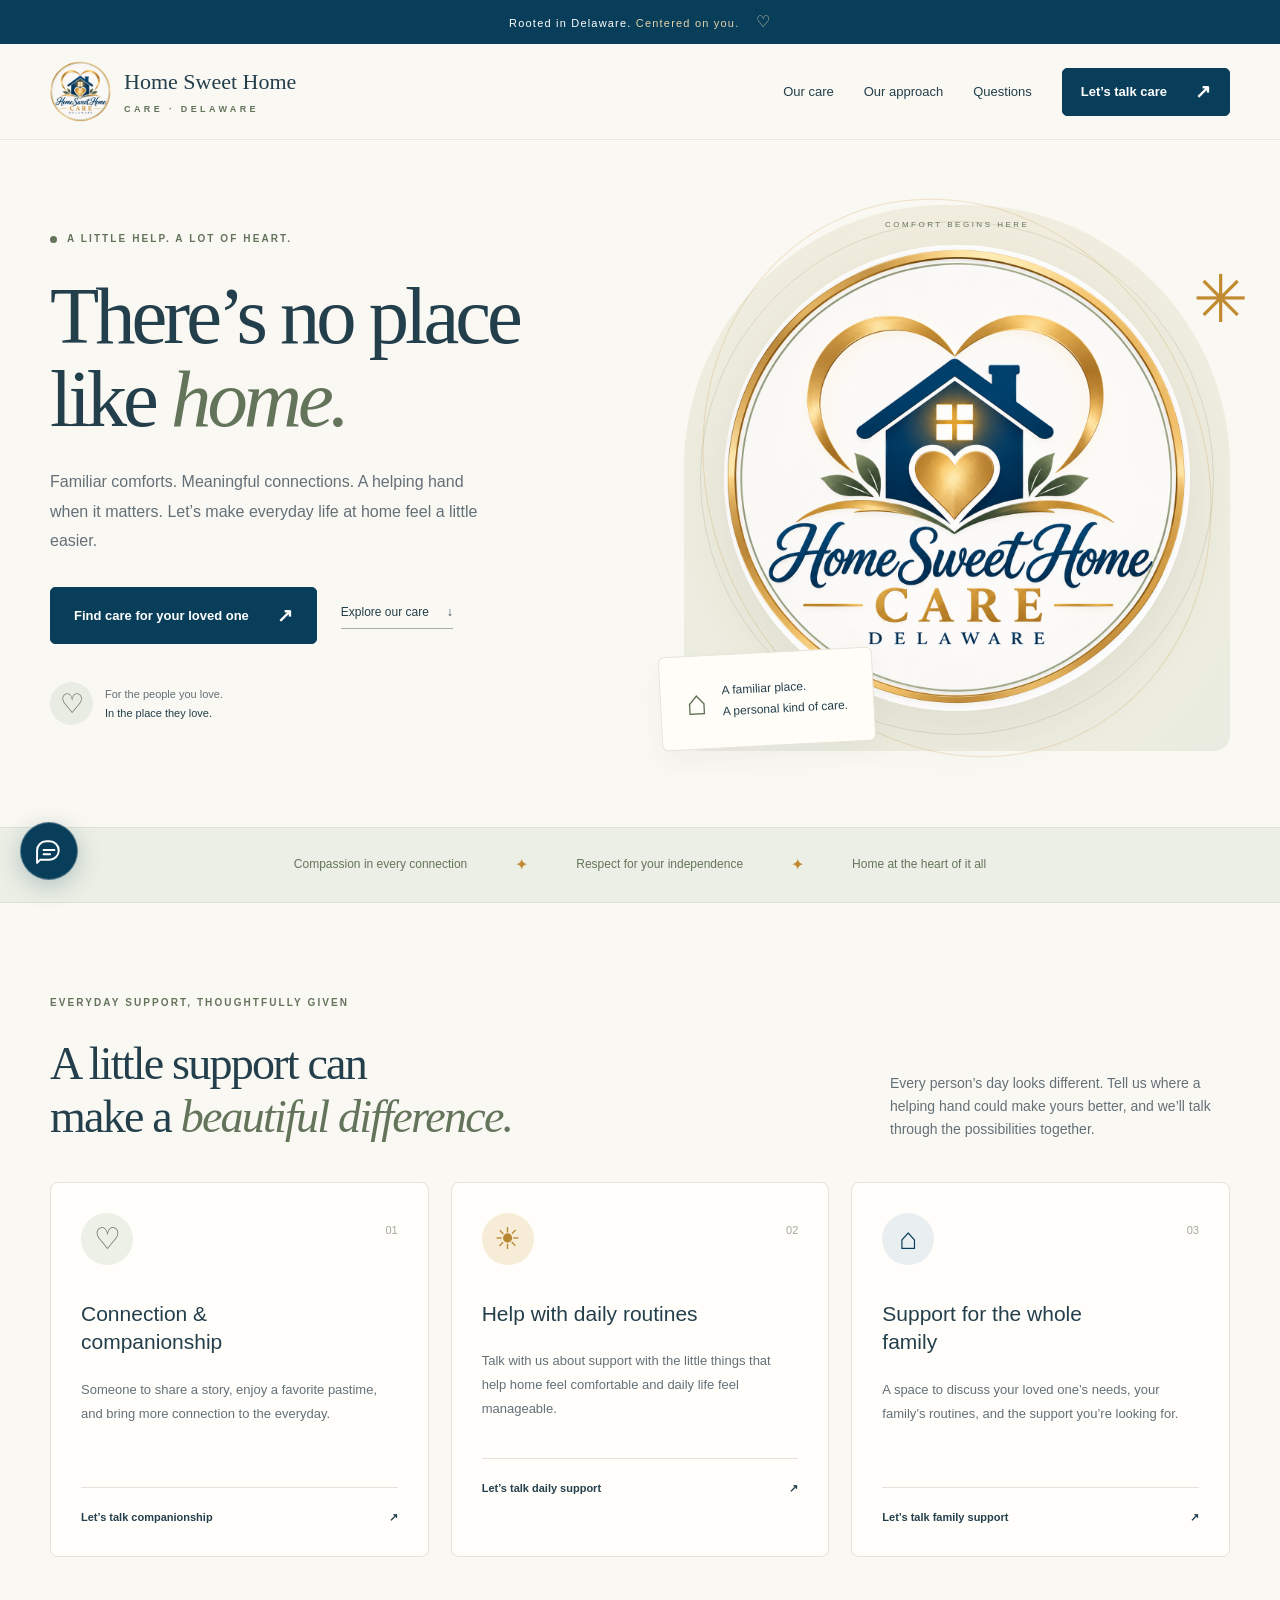
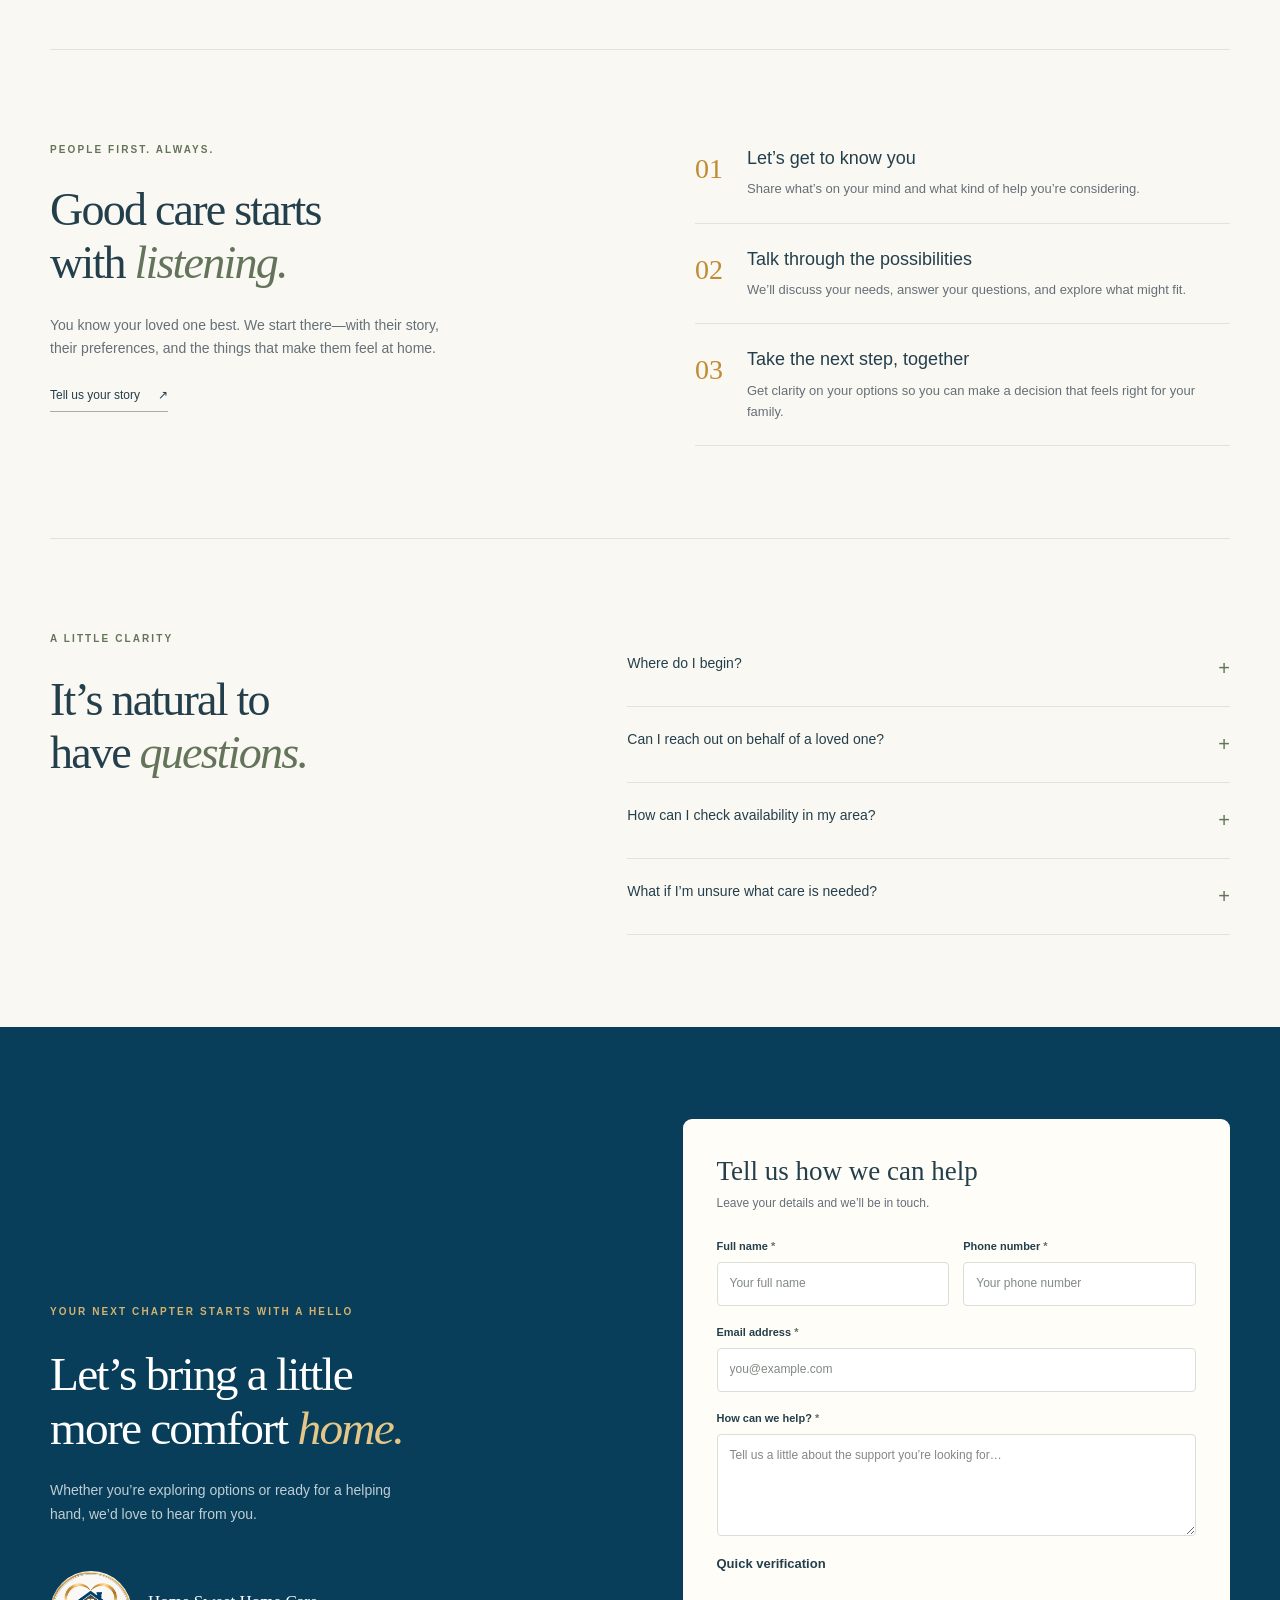
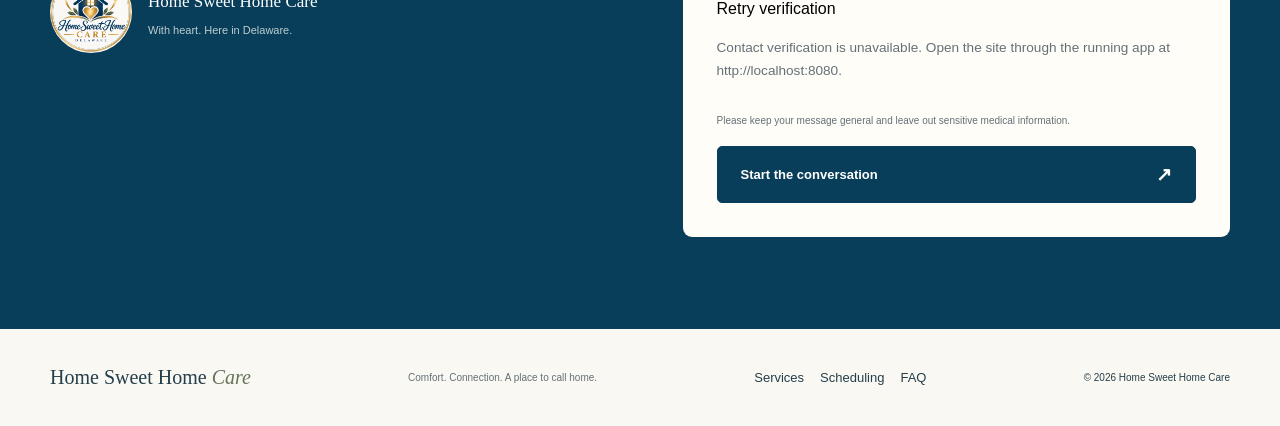
==== commit 430f07a0: "Dockerize application and replace human verification with reCAPTCHA" ====
--- a/index.html
+++ b/index.html
@@ -51,18 +51,29 @@
     <section id="questions" class="faq-section section-wrap section-space"><div class="reveal"><p class="eyebrow">A LITTLE CLARITY</p><h2>It’s natural to<br />have <em>questions.</em></h2></div><div class="faq-list reveal"><details><summary>Where do I begin?<span aria-hidden="true">+</span></summary><p>Start with the form below. Tell us a little about the support you’re looking for and how to reach you. You don’t need to have everything figured out.</p></details><details><summary>Can I reach out on behalf of a loved one?<span aria-hidden="true">+</span></summary><p>Absolutely. Family members and loved ones are welcome to get in touch. Share your own contact information so we can follow up with you.</p></details><details><summary>How can I check availability in my area?<span aria-hidden="true">+</span></summary><p>Include your Delaware town or area in your message. We’ll discuss location, scheduling, and whether we can support the care you’re looking for.</p></details><details><summary>What if I’m unsure what care is needed?<span aria-hidden="true">+</span></summary><p>That’s a good reason to start a conversation. Tell us about the everyday challenges you’ve noticed and the questions you have.</p></details></div></section>
     <section id="contact" class="contact-section section-wrap section-space">
       <div class="contact-copy reveal"><p class="eyebrow">YOUR NEXT CHAPTER STARTS WITH A HELLO</p><h2>Let’s bring a little<br />more comfort <em>home.</em></h2><p>Whether you’re exploring options or ready for a helping hand, we’d love to hear from you.</p><div class="contact-signature"><img src="assets/home-sweet-home-logo.png" alt="" width="82" height="82" /><span>Home Sweet Home Care<b>With heart. Here in Delaware.</b></span></div></div>
-      <form id="contact-form" class="contact-form"><h3>Tell us how we can help</h3><p>Leave your details and we’ll be in touch.</p><div class="form-row"><div class="field"><label for="name">Full name <span>*</span></label><input id="name" name="fullName" autocomplete="name" maxlength="150" placeholder="Your full name" required /></div><div class="field"><label for="phone">Phone number <span>*</span></label><input id="phone" name="phone" type="tel" autocomplete="tel" maxlength="50" placeholder="Your phone number" required /></div></div><div class="field"><label for="email">Email address <span>*</span></label><input id="email" name="email" type="email" autocomplete="email" maxlength="200" placeholder="you@example.com" required /></div><div class="field"><label for="message">How can we help? <span>*</span></label><textarea id="message" name="message" maxlength="2000" placeholder="Tell us a little about the support you’re looking for…" required></textarea></div><div class="field"><label for="human-answer" id="human-prompt">Quick verification</label><input id="human-answer" name="humanVerificationAnswer" inputmode="numeric" autocomplete="off" maxlength="50" required /><input id="human-token" name="humanVerificationToken" type="hidden" /><button id="verification-refresh" type="button" class="text-link">Get a new question</button><p id="verification-status" role="status" aria-live="polite"></p></div><p class="form-note">Please keep your message general and leave out sensitive medical information.</p><button class="button" type="submit">Start the conversation <span aria-hidden="true">↗</span></button><p id="form-status" role="status" aria-live="polite"></p></form>
+      <form id="contact-form" class="contact-form"><h3>Tell us how we can help</h3><p>Leave your details and we’ll be in touch.</p><div class="form-row"><div class="field"><label for="name">Full name <span>*</span></label><input id="name" name="fullName" autocomplete="name" maxlength="150" placeholder="Your full name" required /></div><div class="field"><label for="phone">Phone number <span>*</span></label><input id="phone" name="phone" type="tel" autocomplete="tel" maxlength="50" placeholder="Your phone number" required /></div></div><div class="field"><label for="email">Email address <span>*</span></label><input id="email" name="email" type="email" autocomplete="email" maxlength="200" placeholder="you@example.com" required /></div><div class="field"><label for="message">How can we help? <span>*</span></label><textarea id="message" name="message" maxlength="2000" placeholder="Tell us a little about the support you’re looking for…" required></textarea></div><div class="field"><span class="verification-label">Quick verification</span><div id="recaptcha-widget"></div><button id="verification-retry" type="button" class="text-link" hidden>Retry verification</button><p id="verification-status" role="status" aria-live="polite"></p></div><p class="form-note">Please keep your message general and leave out sensitive medical information.</p><button class="button" type="submit">Start the conversation <span aria-hidden="true">↗</span></button><p id="form-status" role="status" aria-live="polite"></p></form>
     </section>
-      <section class="assistant-section section-wrap section-space">
-        <h2>Care Assistant</h2>
-        <p>Ask a question about services, scheduling, or our FAQ.</p>
-        <div id="assistant-messages" class="assistant-messages" aria-live="polite"></div>
-        <div class="assistant-controls">
-          <label for="assistant-input">Your question</label><input id="assistant-input" type="text" maxlength="300" placeholder="Type your question..." />
+  </main>
+  <footer class="section-wrap"><a class="footer-brand" href="#">Home Sweet Home <span>Care</span></a><p>Comfort. Connection. A place to call home.</p><nav class="footer-links" aria-label="More information"><a href="/services.html">Services</a><a href="/scheduling.html">Scheduling</a><a href="/faq.html">FAQ</a></nav><span>© <span id="year">2026</span> Home Sweet Home Care</span></footer>
+  <aside class="assistant-widget" aria-label="Care Assistant">
+    <section id="assistant-panel" class="assistant-panel" aria-labelledby="assistant-title" hidden>
+      <div class="assistant-header">
+        <h2 id="assistant-title">Care Assistant</h2>
+        <button id="assistant-close" type="button" aria-label="Close Care Assistant">×</button>
+      </div>
+      <p class="assistant-intro">Ask about services, scheduling, or our FAQ.</p>
+      <div id="assistant-messages" class="assistant-messages" role="log" aria-live="polite" aria-relevant="additions" aria-label="Conversation"></div>
+      <div class="assistant-controls">
+        <label for="assistant-input">Your question</label>
+        <div class="assistant-compose">
+          <input id="assistant-input" type="text" maxlength="300" placeholder="Type your question…" />
           <button id="assistant-send" type="button">Ask</button>
         </div>
-      </section>
-  </main>
-  <footer class="section-wrap"><a class="footer-brand" href="#">Home Sweet Home <span>Care</span></a><p>Comfort. Connection. A place to call home.</p><nav class="footer-links" aria-label="More information"><a href="/services.html">Services</a><a href="/scheduling.html">Scheduling</a><a href="/faq.html">FAQ</a></nav><span>© <span id="year">2026</span> Home Sweet Home Care</span></footer>
+      </div>
+    </section>
+    <button id="assistant-toggle" class="assistant-toggle" type="button" aria-label="Open Care Assistant" aria-expanded="false" aria-controls="assistant-panel">
+      <svg width="26" height="26" viewBox="0 0 24 24" fill="none" stroke="currentColor" stroke-width="1.8" stroke-linecap="round" stroke-linejoin="round" aria-hidden="true"><path d="M21 11.5a8.5 8.5 0 0 1-8.5 8.5H4l-3 3V11.5A8.5 8.5 0 0 1 9.5 3h3a8.5 8.5 0 0 1 8.5 8.5Z"/><path d="M7 11h10M7 15h6"/></svg>
+    </button>
+  </aside>
 </body>
 </html>
--- a/styles.css
+++ b/styles.css
@@ -882,11 +882,54 @@
 }
 
 /* Shared landing-page additions from the contact and FAQ flow. */
-#verification-refresh { border: 0; background: transparent; padding: .5rem 0; cursor: pointer; font: inherit; }
+#verification-retry { border: 0; background: transparent; padding: .5rem 0; cursor: pointer; font: inherit; }
 #verification-status { font-size: .85rem; }
-.assistant-section { max-width: 900px; }
-.assistant-messages { padding: 1rem; border: 1px solid var(--sage); border-radius: 12px; max-height: 240px; overflow-y: auto; margin: 1rem 0; }
-.assistant-controls { display: flex; flex-wrap: wrap; align-items: center; gap: .75rem; }
-.assistant-controls input { flex: 1; min-width: 180px; padding: .8rem; border: 1px solid var(--sage); border-radius: 8px; font: inherit; }
-.assistant-controls button { padding: .8rem 1.4rem; border: 0; border-radius: 8px; background: var(--navy); color: white; font: inherit; cursor: pointer; }
+.assistant-widget {
+  position: fixed;
+  left: max(20px, env(safe-area-inset-left));
+  bottom: max(20px, env(safe-area-inset-bottom));
+  z-index: 1000;
+}
+.assistant-toggle {
+  display: grid;
+  place-items: center;
+  width: 58px;
+  height: 58px;
+  border: 1px solid rgba(255,255,255,.3);
+  border-radius: 50%;
+  background: var(--navy);
+  color: white;
+  box-shadow: 0 6px 24px rgba(8,62,89,.25);
+  cursor: pointer;
+}
+.assistant-toggle:hover { background: var(--navy-dark); }
+.assistant-panel {
+  display: flex;
+  flex-direction: column;
+  width: min(360px, calc(100vw - 40px));
+  max-height: calc(100dvh - 110px);
+  margin-bottom: 12px;
+  padding: 20px;
+  background: var(--cream, #faf7ef);
+  border: 1px solid var(--sage);
+  border-radius: 18px;
+  box-shadow: 0 12px 40px rgba(8,62,89,.2);
+  overflow-y: auto;
+}
+.assistant-panel[hidden] { display: none; }
+.assistant-header { display: flex; align-items: center; justify-content: space-between; gap: 12px; }
+.assistant-header h2 { font-size: 24px; margin: 0; }
+.assistant-header button { border: 0; background: transparent; color: var(--navy); font-size: 28px; cursor: pointer; padding: 4px 8px; }
+.assistant-intro { font-size: 14px; margin: 8px 0; }
+.assistant-messages { padding: 12px; border: 1px solid var(--sage); border-radius: 12px; min-height: 100px; max-height: 240px; overflow-y: auto; margin: 12px 0; flex-shrink: 1; }
+.assistant-message { font-size: 14px; line-height: 1.5; margin: 0 0 12px; overflow-wrap: anywhere; }
+.assistant-message:last-child { margin-bottom: 0; }
+.assistant-message.user { font-weight: 600; }
+.assistant-controls label { display: block; font-size: 13px; margin-bottom: 6px; }
+.assistant-compose { display: flex; gap: 8px; }
+.assistant-compose input { width: 100%; min-width: 0; flex: 1; padding: 12px; border: 1px solid var(--sage); border-radius: 8px; font: inherit; font-size: 16px; }
+.assistant-compose button { padding: 12px 16px; border: 0; border-radius: 8px; background: var(--navy); color: white; font: inherit; cursor: pointer; }
 .footer-links { display: flex; flex-wrap: wrap; gap: 1rem; }
+
+#verification-retry[hidden] { display: none; }
+.verification-label { font-size: 13px; font-weight: 600; }
